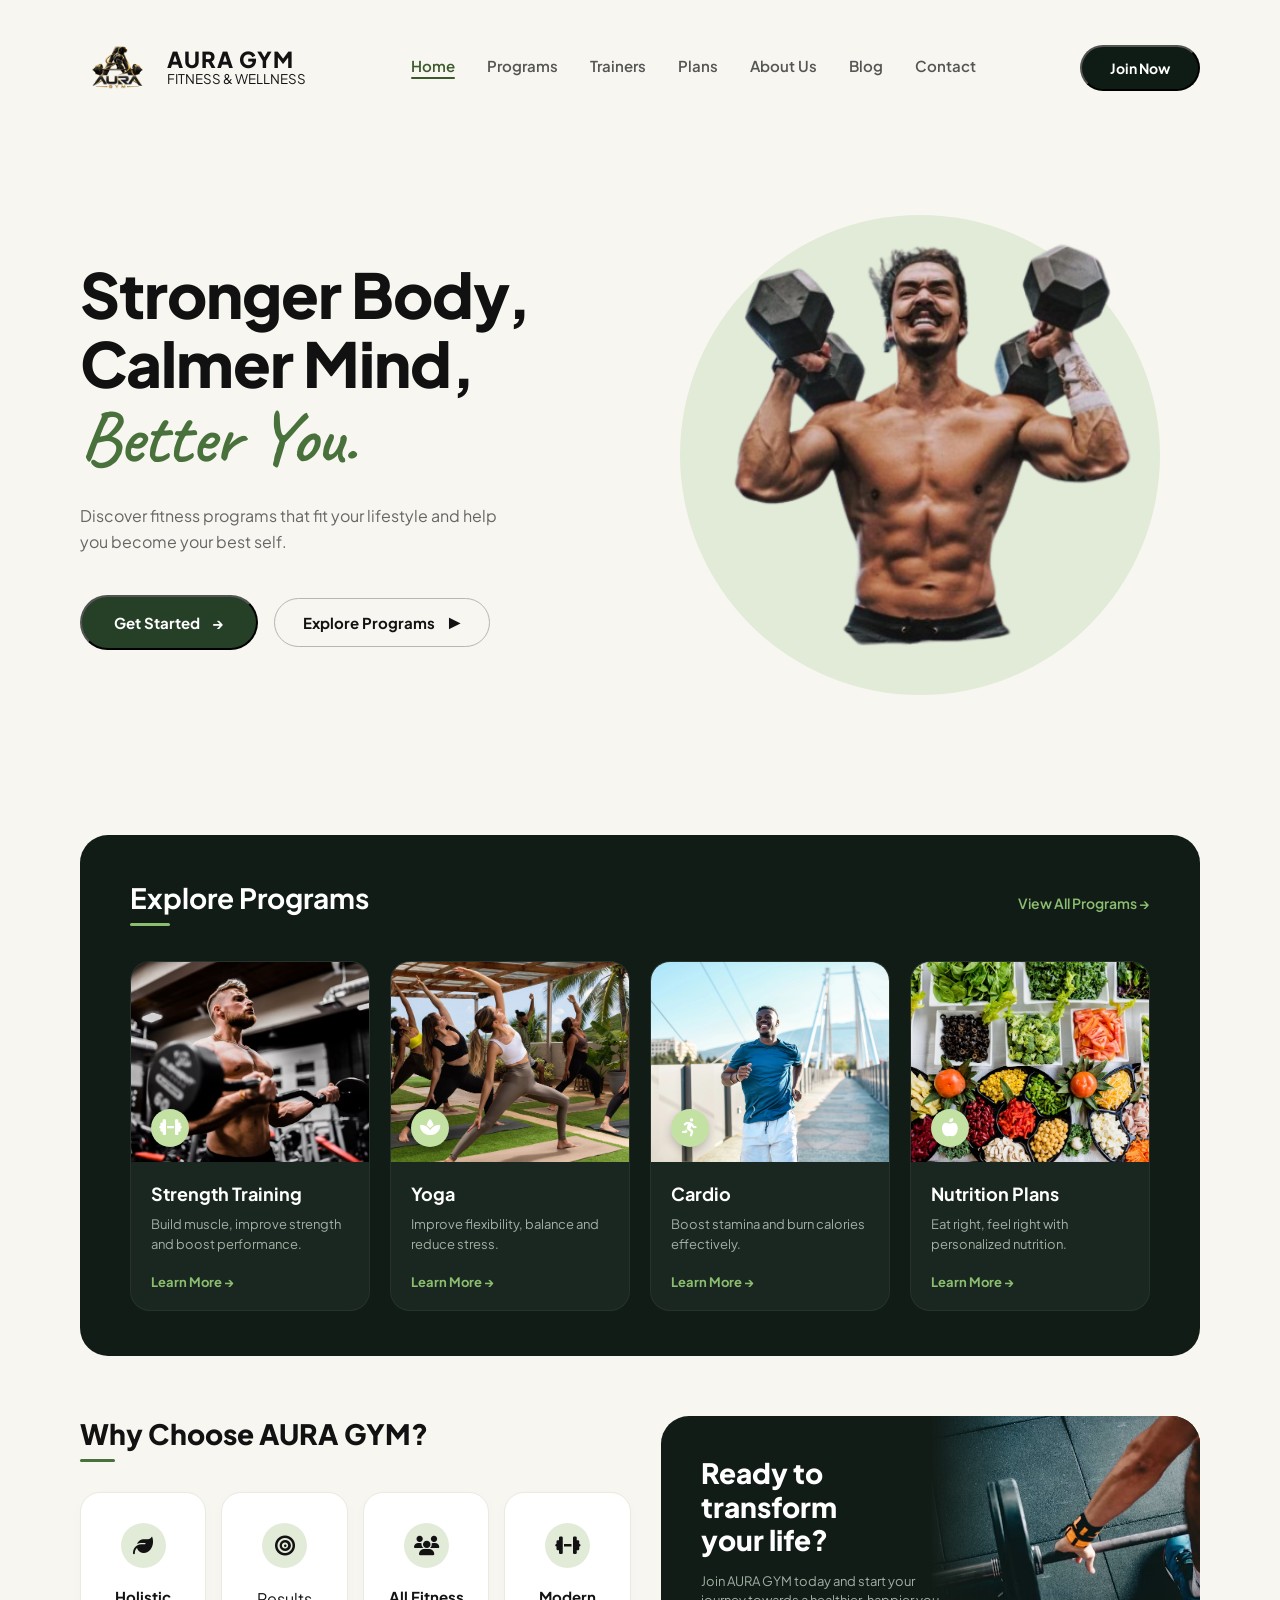
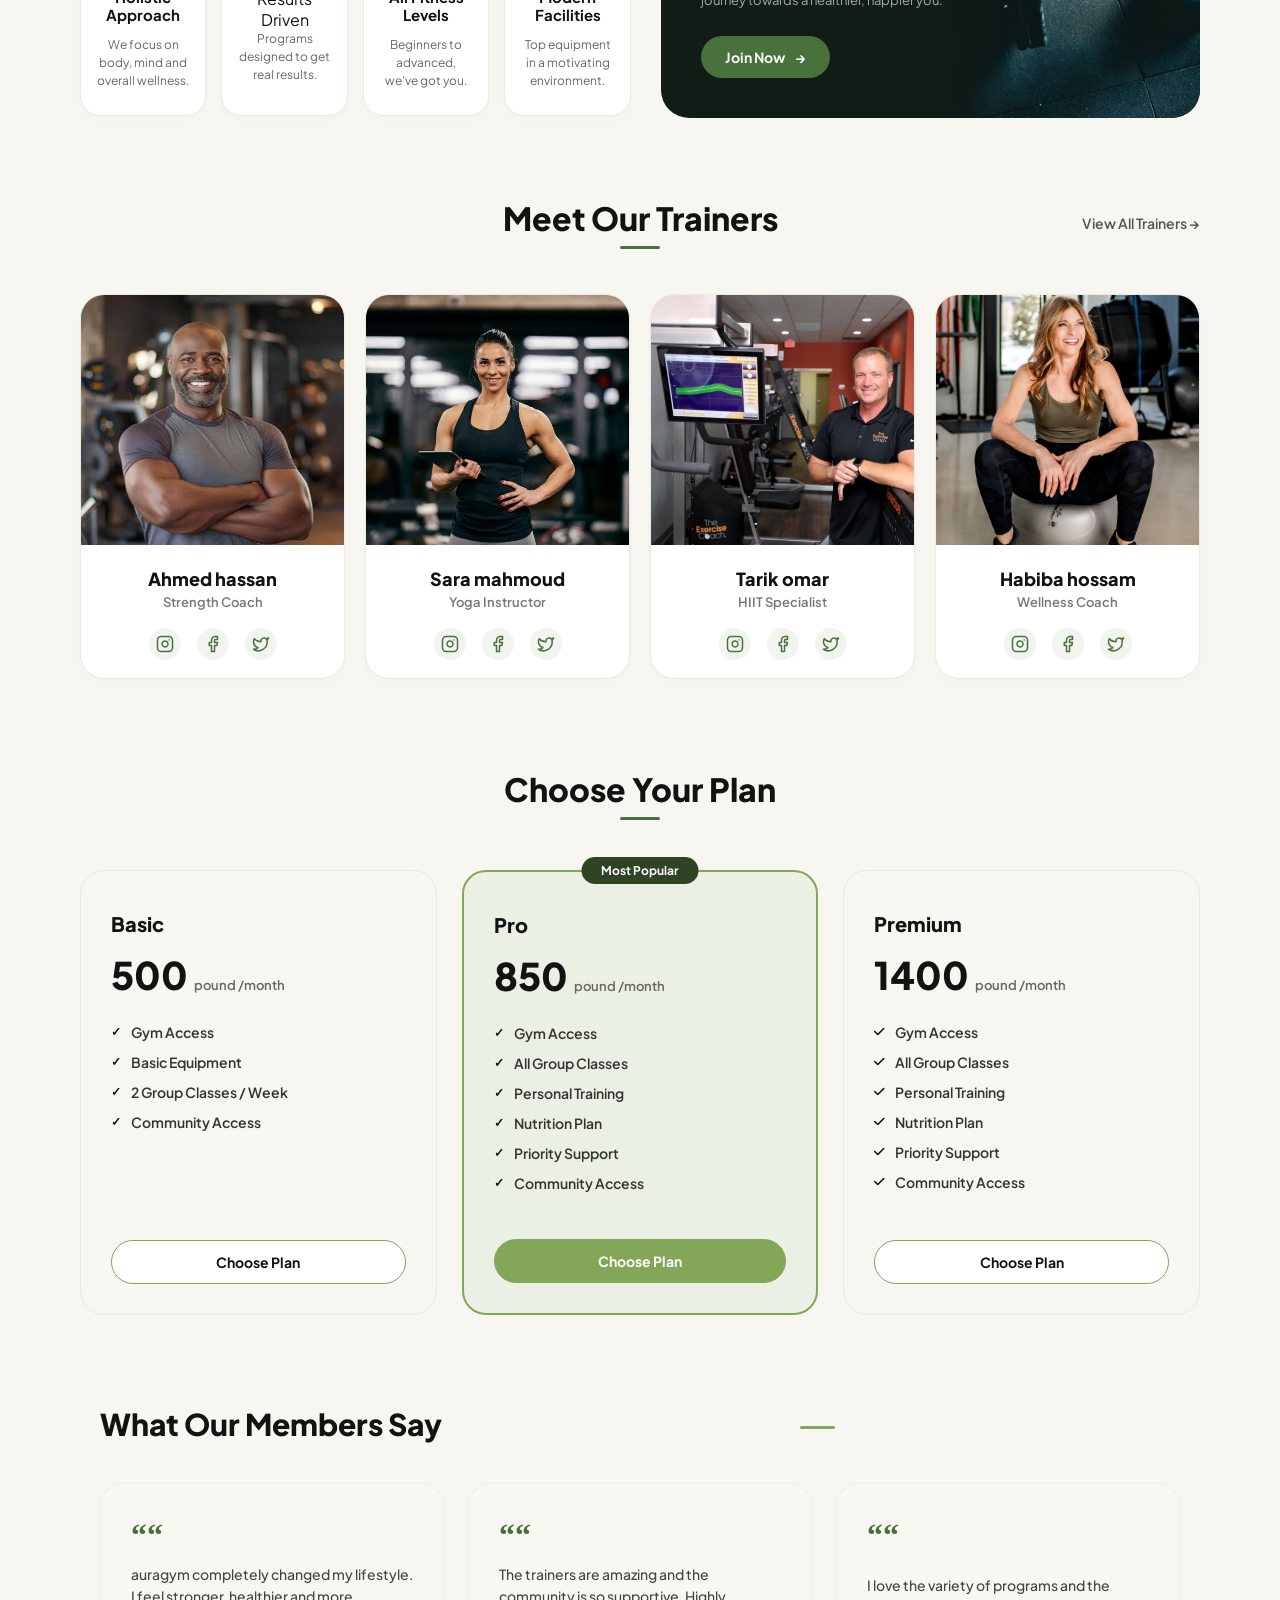
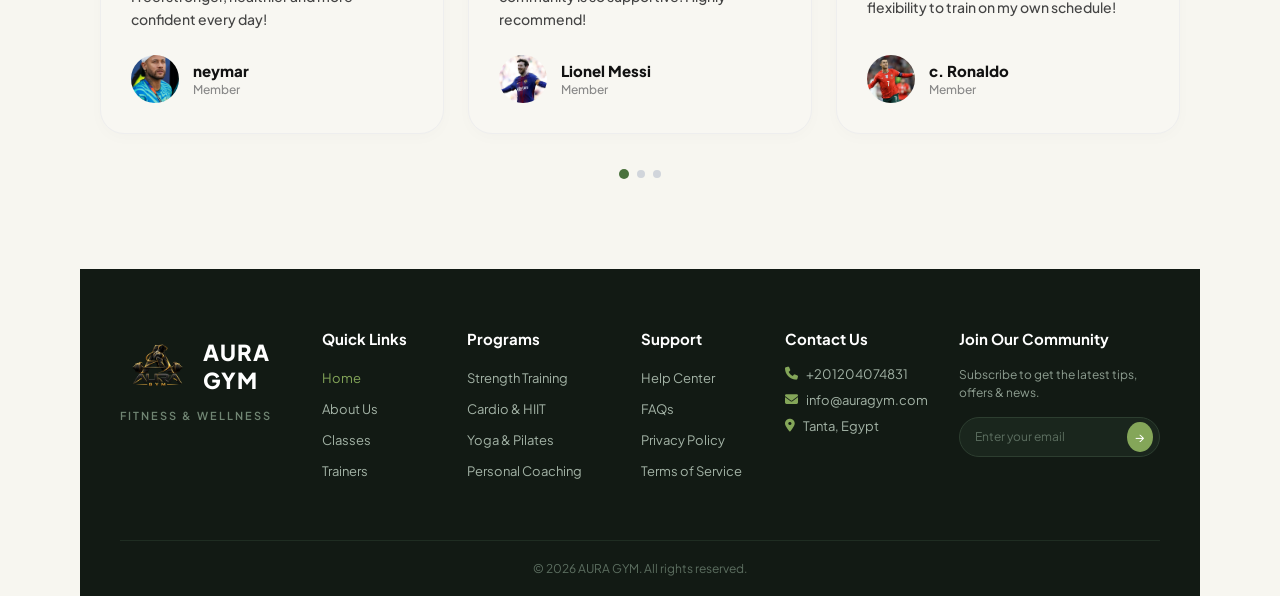
==== project gym/index.html @ 3c14fc55 "Add files via upload" ====
<html lang="en">
<head>
  <link rel="stylesheet" href="main.css">
  <link rel="preconnect" href="https://fonts.googleapis.com">
  <link rel="preconnect" href="https://fonts.gstatic.com" crossorigin>
  <link href="https://fonts.googleapis.com/css2?family=Caveat:wght@600&family=Plus+Jakarta+Sans:wght@400;600;700;800&display=swap" rel="stylesheet">
  <link rel="stylesheet" href="all.min.css">
<link rel="stylesheet" href="https://cdnjs.cloudflare.com/ajax/libs/font-awesome/6.4.0/css/all.min.css">
<link rel="stylesheet" href="style.css">

</head>
<body>

  <header class="navbar">
    <div class="logo">
    <img src="images/logo.png" alt="Aura Gym Logo" class="logo-img">
      <div class="logo-text">
        <h2>AURA GYM</h2>
        <small>FITNESS & WELLNESS</small>
      </div>
    </div>
    
    <nav class="nav-links">
      <a href="#" class="active">Home</a>
      <a href="#">Programs</a>
      <a href="#">Trainers</a>
      <a href="#">Plans</a>
      <a href="#">About Us</a>
      <a href="#">Blog</a>
      <a href="#">Contact</a>
    </nav>

    <button class="btn-primary join-btn">Join Now</button>
  </header>

 
  <main class="hero-container">
    

    <div class="hero-content">
      <h1 class="hero-title">
        Stronger Body,<br>
        Calmer Mind,<br>
        <span class="script-text">Better You.</span>
      </h1>
      
      <p class="hero-description">
        Discover fitness programs that fit your lifestyle and help you become your best self.
      </p>

      <div class="hero-btns">
        <button class="btn-dark">Get Started <span>&rarr;</span></button>
        <button class="btn-outline">
          Explore Programs 
          <span class="play-icon">&#9654;</span>
        </button>
      </div>
    </div>

    
    <div class="hero-image-wrapper">
      <div class="circle-bg"></div>
     
   <img src="images/first pg.png" alt="man with dumbbells" class="hero-img">
    </div>

  </main>


 
<section class="programs-section">
  
  <div class="programs-header">
    <h2>Explore Programs</h2>
    <a href="#" class="view-all-btn">View All Programs &rarr;</a>
  </div>

  <div class="programs-grid">
    

    <div class="program-card">
      <div class="card-image-wrapper">
        <img src="images/bar dumbbells.avif" alt="Strength Training">
        <div class="card-badge"><i class="fa-solid fa-dumbbell"></i></div>
      </div>
      <div class="card-content">
        <h3>Strength Training</h3>
        <p>Build muscle, improve strength and boost performance.</p>
        <a href="#" class="learn-more">Learn More &rarr;</a>
      </div>
    </div>

   
    <div class="program-card">
      <div class="card-image-wrapper">
        <img src="images/yoga.jpg" alt="Yoga">
       <div class="card-badge"><i class="fa-solid fa-spa"></i></div>
      </div>
      <div class="card-content">
        <h3>Yoga</h3>
        <p>Improve flexibility, balance and reduce stress.</p>
        <a href="#" class="learn-more">Learn More &rarr;</a>
      </div>
    </div>

   
    <div class="program-card">
      <div class="card-image-wrapper">
        <img src="images/cardio.webp" alt="Cardio">
        <div class="card-badge"><i class="fa-solid fa-person-running"></i></div>
      </div>
      <div class="card-content">
        <h3>Cardio</h3>
        <p>Boost stamina and burn calories effectively.</p>
        <a href="#" class="learn-more">Learn More &rarr;</a>
      </div>
    </div>

    
    <div class="program-card">
      <div class="card-image-wrapper">
        <img src="images/Nutrition Plans.avif" alt="Nutrition Plans">
        <div class="card-badge"><i class="fa-solid fa-apple-whole"></i></div>
      </div>
      <div class="card-content">
        <h3>Nutrition Plans</h3>
        <p>Eat right, feel right with personalized nutrition.</p>
        <a href="#" class="learn-more">Learn More &rarr;</a>
      </div>
    </div>

  </div>

</section>

<section class="why-choose-section">
  
  <div class="features-wrapper">
    <h2 class="section-title">Why Choose AURA GYM?</h2>
    
    <div class="features-grid">
     
      <div class="feature-card">
      <div class="feature-icon"><i class="fa-solid fa-leaf"></i></div>
        <h3>Holistic Approach</h3>
        <p>We focus on body, mind and overall wellness.</p>
      </div>

     
      <div class="feature-card">
        <div class="feature-icon"><i class="fa-solid fa-bullseye"></i></div
        <h3>Results Driven</h3>
        <p>Programs designed to get real results.</p>
      </div>

     
      <div class="feature-card">
        <div class="feature-icon"><i class="fa-solid fa-users"></i></div>
        <h3>All Fitness Levels</h3>
        <p>Beginners to advanced, we've got you.</p>
      </div>

      
      <div class="feature-card">
        <div class="feature-icon"><i class="fa-solid fa-dumbbell"></i></div>
        <h3>Modern Facilities</h3>
        <p>Top equipment in a motivating environment.</p>
      </div>
    </div>
  </div>

 
  <div class="cta-banner">
    <div class="cta-content">
      <h2>Ready to transform<br>your life?</h2>
      <p>Join AURA GYM today and start your journey towards a healthier, happier you.</p>
      <a href="#" class="cta-btn">
        Join Now <span>&rarr;</span>
      </a>
    </div>
    <div class="cta-image-wrapper">
      <img src="images/dead left.avif" alt="Transform Your Life">
    </div>
  </div>

</section>

<section class="trainers-section">
  
  <div class="trainers-header">
    <div class="header-center">
      <h2>Meet Our Trainers</h2>
      <div class="title-line"></div>
    </div>
    <a href="#" class="view-all-trainers">View All Trainers &rarr;</a>
  </div>

  <div class="trainers-grid">
    
  
    <div class="trainer-card">
      <div class="trainer-img-wrapper">
        <img src="images/ahmed hassan.jpg" alt="أحمد حسن">
      </div>
      <div class="trainer-info">
        <h3>Ahmed hassan</h3>
        <p class="role">Strength Coach</p>
        <div class="social-icons">
         
          <a href="#" aria-label="Instagram">
            <svg width="18" height="18" viewBox="0 0 24 24" fill="none" stroke="currentColor" stroke-width="2" stroke-linecap="round" stroke-linejoin="round"><rect x="2" y="2" width="20" height="20" rx="5" ry="5"></rect><path d="M16 11.37A4 4 0 1 1 12.63 8 4 4 0 0 1 16 11.37z"></path><line x1="17.5" y1="6.5" x2="17.51" y2="6.5"></line></svg>
          </a>
         
          <a href="#" aria-label="Facebook">
            <svg width="18" height="18" viewBox="0 0 24 24" fill="none" stroke="currentColor" stroke-width="2" stroke-linecap="round" stroke-linejoin="round"><path d="M18 2h-3a5 5 0 0 0-5 5v3H7v4h3v8h4v-8h3l1-4h-4V7a1 1 0 0 1 1-1h3z"></path></svg>
          </a>
          
          <a href="#" aria-label="Twitter">
            <svg width="18" height="18" viewBox="0 0 24 24" fill="none" stroke="currentColor" stroke-width="2" stroke-linecap="round" stroke-linejoin="round"><path d="M22 4s-.7 2.1-2 3.4c1.6 10-9.4 17.3-18 11.6 2.2.1 4.4-.6 6-2C3 15.5.5 9.6 3 5c2.2 2.6 5.6 4.1 9 4-.9-4.2 4-6.6 7-3.8 1.1 0 3-1.2 3-1.2z"></path></svg>
          </a>
        </div>
      </div>
    </div>

   
    <div class="trainer-card">
      <div class="trainer-img-wrapper">
        <img src="images/sara mahmoud.jpg" alt="سارة محمود">
      </div>
      <div class="trainer-info">
        <h3>Sara mahmoud</h3>
        <p class="role">Yoga Instructor</p>
        <div class="social-icons">
          <a href="#" aria-label="Instagram">
            <svg width="18" height="18" viewBox="0 0 24 24" fill="none" stroke="currentColor" stroke-width="2" stroke-linecap="round" stroke-linejoin="round"><rect x="2" y="2" width="20" height="20" rx="5" ry="5"></rect><path d="M16 11.37A4 4 0 1 1 12.63 8 4 4 0 0 1 16 11.37z"></path><line x1="17.5" y1="6.5" x2="17.51" y2="6.5"></line></svg>
          </a>
          <a href="#" aria-label="Facebook">
            <svg width="18" height="18" viewBox="0 0 24 24" fill="none" stroke="currentColor" stroke-width="2" stroke-linecap="round" stroke-linejoin="round"><path d="M18 2h-3a5 5 0 0 0-5 5v3H7v4h3v8h4v-8h3l1-4h-4V7a1 1 0 0 1 1-1h3z"></path></svg>
          </a>
          <a href="#" aria-label="Twitter">
            <svg width="18" height="18" viewBox="0 0 24 24" fill="none" stroke="currentColor" stroke-width="2" stroke-linecap="round" stroke-linejoin="round"><path d="M22 4s-.7 2.1-2 3.4c1.6 10-9.4 17.3-18 11.6 2.2.1 4.4-.6 6-2C3 15.5.5 9.6 3 5c2.2 2.6 5.6 4.1 9 4-.9-4.2 4-6.6 7-3.8 1.1 0 3-1.2 3-1.2z"></path></svg>
          </a>
        </div>
      </div>
    </div>

    <!-- Trainer 3 -->
    <div class="trainer-card">
      <div class="trainer-img-wrapper">
        <img src="images/tarik omar.jpg" alt="طارق عمر">
      </div>
      <div class="trainer-info">
        <h3>Tarik omar</h3>
        <p class="role">HIIT Specialist</p>
        <div class="social-icons">
          <a href="#" aria-label="Instagram">
            <svg width="18" height="18" viewBox="0 0 24 24" fill="none" stroke="currentColor" stroke-width="2" stroke-linecap="round" stroke-linejoin="round"><rect x="2" y="2" width="20" height="20" rx="5" ry="5"></rect><path d="M16 11.37A4 4 0 1 1 12.63 8 4 4 0 0 1 16 11.37z"></path><line x1="17.5" y1="6.5" x2="17.51" y2="6.5"></line></svg>
          </a>
          <a href="#" aria-label="Facebook">
            <svg width="18" height="18" viewBox="0 0 24 24" fill="none" stroke="currentColor" stroke-width="2" stroke-linecap="round" stroke-linejoin="round"><path d="M18 2h-3a5 5 0 0 0-5 5v3H7v4h3v8h4v-8h3l1-4h-4V7a1 1 0 0 1 1-1h3z"></path></svg>
          </a>
          <a href="#" aria-label="Twitter">
            <svg width="18" height="18" viewBox="0 0 24 24" fill="none" stroke="currentColor" stroke-width="2" stroke-linecap="round" stroke-linejoin="round"><path d="M22 4s-.7 2.1-2 3.4c1.6 10-9.4 17.3-18 11.6 2.2.1 4.4-.6 6-2C3 15.5.5 9.6 3 5c2.2 2.6 5.6 4.1 9 4-.9-4.2 4-6.6 7-3.8 1.1 0 3-1.2 3-1.2z"></path></svg>
          </a>
        </div>
      </div>
    </div>

   
    <div class="trainer-card">
      <div class="trainer-img-wrapper">
        <img src="images/habiba hossam.png" alt="نور الدين">
      </div>
      <div class="trainer-info">
        <h3>Habiba hossam</h3>
        <p class="role">Wellness Coach</p>
        <div class="social-icons">
          <a href="#" aria-label="Instagram">
            <svg width="18" height="18" viewBox="0 0 24 24" fill="none" stroke="currentColor" stroke-width="2" stroke-linecap="round" stroke-linejoin="round"><rect x="2" y="2" width="20" height="20" rx="5" ry="5"></rect><path d="M16 11.37A4 4 0 1 1 12.63 8 4 4 0 0 1 16 11.37z"></path><line x1="17.5" y1="6.5" x2="17.51" y2="6.5"></line></svg>
          </a>
          <a href="#" aria-label="Facebook">
            <svg width="18" height="18" viewBox="0 0 24 24" fill="none" stroke="currentColor" stroke-width="2" stroke-linecap="round" stroke-linejoin="round"><path d="M18 2h-3a5 5 0 0 0-5 5v3H7v4h3v8h4v-8h3l1-4h-4V7a1 1 0 0 1 1-1h3z"></path></svg>
          </a>
          <a href="#" aria-label="Twitter">
            <svg width="18" height="18" viewBox="0 0 24 24" fill="none" stroke="currentColor" stroke-width="2" stroke-linecap="round" stroke-linejoin="round"><path d="M22 4s-.7 2.1-2 3.4c1.6 10-9.4 17.3-18 11.6 2.2.1 4.4-.6 6-2C3 15.5.5 9.6 3 5c2.2 2.6 5.6 4.1 9 4-.9-4.2 4-6.6 7-3.8 1.1 0 3-1.2 3-1.2z"></path></svg>
          </a>
        </div>
      </div>
    </div>

  </div>

</section>

<section class="pricing-section">
  
  <div class="pricing-header">
    <h2>Choose Your Plan</h2>
    <div class="title-line"></div>
  </div>

  <div class="pricing-grid">
    
    
    <div class="pricing-card">
      <h3 class="plan-title">Basic</h3>
      <div class="plan-price">
        <span class="amount">500</span>
        <span class="currency">pound /month</span>
      </div>
      <ul class="plan-features">
        <li><span class="check-icon">&#10003;</span> Gym Access</li>
        <li><span class="check-icon">&#10003;</span> Basic Equipment</li>
        <li><span class="check-icon">&#10003;</span> 2 Group Classes / Week</li>
        <li><span class="check-icon">&#10003;</span> Community Access</li>
      </ul>
      <a href="#" class="plan-btn outline-btn">Choose Plan</a>
    </div>

    
    <div class="pricing-card featured-card">
      <div class="badge">Most Popular</div>
      <h3 class="plan-title">Pro</h3>
      <div class="plan-price">
        <span class="amount">850</span>
        <span class="currency">pound /month</span>
      </div>
      <ul class="plan-features">
        <li><span class="check-icon">&#10003;</span> Gym Access</li>
        <li><span class="check-icon">&#10003;</span> All Group Classes</li>
        <li><span class="check-icon">&#10003;</span> Personal Training</li>
        <li><span class="check-icon">&#10003;</span> Nutrition Plan</li>
        <li><span class="check-icon">&#10003;</span> Priority Support</li>
        <li><span class="check-icon">&#10003;</span> Community Access</li>
      </ul>
      <a href="#" class="plan-btn solid-btn">Choose Plan</a>
    </div>

   
    <div class="pricing-card">
      <h3 class="plan-title">Premium</h3>
      <div class="plan-price">
        <span class="amount">1400</span>
        <span class="currency">pound /month</span>
      </div>
      <ul class="plan-features">
        <li><span class="check-icon"><i class="fa-solid fa-check"></i></span> Gym Access</li>
          <li><span class="check-icon"><i class="fa-solid fa-check"></i></span> All Group Classes</li>
          <li><span class="check-icon"><i class="fa-solid fa-check"></i></span> Personal Training</li>
          <li><span class="check-icon"><i class="fa-solid fa-check"></i></span> Nutrition Plan</li>
          <li><span class="check-icon"><i class="fa-solid fa-check"></i></span> Priority Support</li>
          <li><span class="check-icon"><i class="fa-solid fa-check"></i></span> Community Access</li>
      </ul>
      <a href="#" class="plan-btn outline-btn">Choose Plan</a>
    </div>

  </div>

</section>

<section class="testimonials-section">
  
  <div class="testimonials-header">
    <h2>What Our Members Say</h2>
    <div class="title-line"></div>
  </div>

  <div class="testimonials-grid">
    
   
    <div class="testimonial-card">
      <div class="quote-mark">&#8220;&#8220;</div>
      <p class="testimonial-text">
        auragym completely changed my lifestyle. I feel stronger, healthier and more confident every day!
      </p>
      <div class="member-profile">
        <img src="images/neymar.jpg" alt="neymar" class="member-avatar">
        <div class="member-details">
          <h4 class="member-name">neymar</h4>
          <span class="member-role">Member</span>
        </div>
      </div>
    </div>

    
    <div class="testimonial-card">
      <div class="quote-mark">&#8220;&#8220;</div>
      <p class="testimonial-text">
        The trainers are amazing and the community is so supportive. Highly recommend!
      </p>
      <div class="member-profile">
        <img src="images/messi.jpg" alt="lionel messi" class="member-avatar">
        <div class="member-details">
          <h4 class="member-name">Lionel Messi</h4>
          <span class="member-role">Member</span>
        </div>
      </div>
    </div>

    
    <div class="testimonial-card">
      <div class="quote-mark">&#8220;&#8220;</div>
      <p class="testimonial-text">
        I love the variety of programs and the flexibility to train on my own schedule!
      </p>
      <div class="member-profile">
        <img src="images/c.ronaldo.jpg" alt="C. Ronaldo" class="member-avatar">
        <div class="member-details">
          <h4 class="member-name">c. Ronaldo</h4>
          <span class="member-role">Member</span>
        </div>
      </div>
    </div>

  </div>

 
  <div class="pagination-dots">
    <span class="dot active"></span>
    <span class="dot"></span>
    <span class="dot"></span>
  </div>

</section>

<footer class="site-footer">
  <div class="footer-container">
    
    
    <div class="footer-col brand-col">
      <div class="footer-logo">
        <img src="images/logo.png" alt="aura gym Logo" class="logo-img">
        <span class="logo-text">AURA GYM </span>
      </div>
      <p class="brand-tagline">FITNESS & WELLNESS</p>
    </div>

    
    <div class="footer-col">
      <h4 class="footer-title">Quick Links</h4>
      <ul class="footer-links">
        <li><a href="#" class="active-link">Home</a></li>
        <li><a href="#">About Us</a></li>
        <li><a href="#">Classes</a></li>
        <li><a href="#">Trainers</a></li>
      </ul>
    </div>

   
    <div class="footer-col">
      <h4 class="footer-title">Programs</h4>
      <ul class="footer-links">
        <li><a href="#">Strength Training</a></li>
        <li><a href="#">Cardio & HIIT</a></li>
        <li><a href="#">Yoga & Pilates</a></li>
        <li><a href="#">Personal Coaching</a></li>
      </ul>
    </div>

    
    <div class="footer-col">
      <h4 class="footer-title">Support</h4>
      <ul class="footer-links">
        <li><a href="#">Help Center</a></li>
        <li><a href="#">FAQs</a></li>
        <li><a href="#">Privacy Policy</a></li>
        <li><a href="#">Terms of Service</a></li>
      </ul>
    </div>


    <div class="footer-col">
      <h4 class="footer-title">Contact Us</h4>
      <ul class="footer-contact">
        <li><span><i class="fa-solid fa-phone"></i></span> +201204074831</li>
          <li><span><i class="fa-solid fa-envelope"></i></span> info@auragym.com</li>
          <li><span><i class="fa-solid fa-location-dot"></i></span> Tanta, Egypt</li>
      </ul>
    </div>

   
    <div class="footer-col newsletter-col">
      <h4 class="footer-title">Join Our Community</h4>
      <p class="newsletter-text">Subscribe to get the latest tips, offers & news.</p>
      <form class="newsletter-form" onsubmit="event.preventDefault();">
        <input type="email" placeholder="Enter your email" required>
        <button type="submit">&rarr;</button>
      </form>
    </div>

  </div>

  <div class="footer-bottom">
    <p>&copy; 2026 AURA GYM. All rights reserved.</p>
  </div>
</footer>

</body>
</html>
---- project gym/main.css ----
* {
  margin: 0;
  padding: 0;
  box-sizing: border-box;
  font-family: 'Plus Jakarta Sans', sans-serif;
 
}

body {
  background-color: #f7f6f0;
  color: #121212;
  padding: 0 80px;
  overflow-x: hidden;
}


.navbar {
  display: flex;
  justify-content: space-between;
  align-items: center;
  padding: 30px 0;
}

.logo-img {
  width: 75px;     
  height: 75px;       
  object-fit: contain; 
}


.logo {
  display: flex;
  align-items: center;
  gap: 12px;
}

.logo-text h2 {
  font-size: 22px;
  font-weight: 800;
  letter-spacing: 1px;
  line-height: 1;
  color: #121212;
}

.logo-text span {
  font-size: 8px;
  letter-spacing: 1.5px;
  color: #777;
  font-weight: 700;
  display: block;
  margin-top: 3px;
}

.nav-links {
  display: flex;
  gap: 32px;
  align-items: center;
}

.nav-links a {
  text-decoration: none;
  color: #555;
  font-size: 15px;
  font-weight: 600;
  position: relative;
  padding-bottom: 4px;
  transition: color 0.3s;
}


.nav-links a.active {
  color: #3b5a2b;
}

.nav-links a.active::after {
  content: '';
  position: absolute;
  bottom: 0;
  left: 0;
  width: 100%;
  height: 2px;
  background-color: #3b5a2b;
  border-radius: 2px;
}

.nav-links a:hover {
  color: #3b5a2b;
}

.join-btn {
  background-color: #0f1c15;
  color: #fff;
  text-decoration: none;
  padding: 12px 28px;
  border-radius: 40px;
  font-size: 14px;
  font-weight: 700;
  transition: background 0.3s;
}

.join-btn:hover {
  background-color: #243d2c;
}


.hero-container {
  display: flex;
  align-items: center;
  justify-content: space-between;
  padding-top: 40px;
  padding-bottom: 60px;
}

.hero-content {
  max-width: 520px;
}

.hero-title {
  font-size: 62px;
  font-weight: 800;
  line-height: 1.1;
  color: #111;
  margin-bottom: 24px;
  letter-spacing: -1px;
}

.script-text {
  font-family: 'Caveat', cursive;
  color: #49713c;
  font-size: 75px;
  font-weight: 600;
}

.hero-description {
  font-size: 16px;
  color: #666;
  line-height: 1.6;
  margin-bottom: 40px;
  max-width: 440px;
}

.hero-btns {
  display: flex;
  align-items: center;
  gap: 16px;
}

.btn-dark {
  background-color: #264028;
  color: #fff;
  text-decoration: none;
  padding: 16px 32px;
  border-radius: 40px;
  font-weight: 700;
  font-size: 15px;
  display: flex;
  align-items: center;
  gap: 12px;
  transition: transform 0.2s, background 0.3s;
}

.btn-dark:hover {
  background-color: #1c301e;
  transform: translateY(-2px);
}

.btn-outline {
  background-color: transparent;
  color: #121212;
  text-decoration: none;
  border: 1.5px solid #b5b5b5;
  padding: 14px 28px;
  border-radius: 40px;
  font-weight: 700;
  font-size: 15px;
  display: flex;
  align-items: center;
  gap: 12px;
  transition: all 0.3s;
}

.btn-outline:hover {
  border-color: #121212;
  background-color: rgba(0, 0, 0, 0.03);
}

.play-circle {
  width: 28px;
  height: 28px;
  background-color: #0f1c15;
  color: #fff;
  border-radius: 50%;
  display: flex;
  align-items: center;
  justify-content: center;
  padding-left: 2px; 
}

.hero-image-wrapper {
  position: relative;
  width: 50%;
  display: flex;
  justify-content: center;
  align-items: center;
}

.circle-bg {
  position: absolute;
  width: 480px;
  height: 480px;
  background-color: #e2ebd8; 
  border-radius: 50%;
  z-index: 1;
}
.hero-img {
  position: relative;
  z-index: 2;
  width: 100%;
  height: auto ;
}

.programs-section {
  background-color: #121c17; 
  border-radius: 28px;
  padding: 45px 50px;
  margin: 40px 0 60px 0;
  color: #ffffff;
}


.programs-header {
  display: flex;
  justify-content: space-between;
  align-items: center;
  margin-bottom: 35px;
}

.programs-header h2 {
  font-size: 28px;
  font-weight: 700;
  color: #ffffff;
  position: relative;
}

.programs-header h2::after {
  content: '';
  display: block;
  width: 40px;
  height: 3px;
  background-color: #8bbf6f;
  margin-top: 8px;
  border-radius: 2px;
}

.view-all-btn {
  color: #8bbf6f;
  text-decoration: none;
  font-size: 14px;
  font-weight: 600;
  transition: opacity 0.3s;
}

.view-all-btn:hover {
  opacity: 0.8;
}


.programs-grid {
  display: grid;
  grid-template-columns: repeat(4, 1fr);
  gap: 20px;
}


.program-card {
  background-color: #1a2720;
  border-radius: 20px;
  overflow: hidden;
  border: 1px solid rgba(255, 255, 255, 0.05);
  display: flex;
  flex-direction: column;
  transition: transform 0.3s, border-color 0.3s;
}

.program-card:hover {
  transform: translateY(-5px);
  border-color: rgba(139, 191, 111, 0.3);
}


.card-image-wrapper {
  position: relative;
  width: 100%;
  height: 200px;
  overflow: hidden;
}

.card-image-wrapper img {
  width: 100%;
  height: 100%;
  object-fit: cover;
  display: block;
}


.card-badge {
  position: absolute;
  bottom: 15px;
  left: 20px;
  width: 38px;
  height: 38px;
  background-color: #c4e1a4;
  border-radius: 50%;
  display: flex;
  align-items: center;
  justify-content: center;
  font-size: 18px;
  box-shadow: 0 4px 10px rgba(0, 0, 0, 0.2);
}


.card-content {
  padding: 20px;
  display: flex;
  flex-direction: column;
  flex-grow: 1;
}

.card-content h3 {
  font-size: 18px;
  font-weight: 700;
  color: #ffffff;
  margin-bottom: 10px;
}

.card-content p {
  font-size: 13px;
  color: #a0b0a5;
  line-height: 1.5;
  margin-bottom: 20px;
  flex-grow: 1;
}

.learn-more {
  color: #8bbf6f;
  text-decoration: none;
  font-size: 13px;
  font-weight: 700;
  transition: color 0.3s;
}

.learn-more:hover {
  color: #ffffff;
}


@media (max-width: 1024px) {
  .programs-grid {
    grid-template-columns: repeat(2, 1fr);
  }
}

@media (max-width: 600px) {
  .programs-grid {
    grid-template-columns: 1fr;
  }
}

.why-choose-section {
  display: flex;
  gap: 30px;
  align-items: stretch;
  margin-bottom: 80px;
}


.features-wrapper {
  flex: 1.2;
}

.section-title {
  font-size: 28px;
  font-weight: 800;
  color: #121212;
  margin-bottom: 30px;
  position: relative;
}

.section-title::after {
  content: '';
  display: block;
  width: 35px;
  height: 3px;
  background-color: #49713c;
  margin-top: 8px;
  border-radius: 2px;
}

.features-grid {
  display: grid;
  grid-template-columns: repeat(4, 1fr);
  gap: 15px;
}

.feature-card {
  background-color: #ffffff;
  border-radius: 20px;
  padding: 30px 15px 25px 15px;
  text-align: center;
  border: 1px solid #eaeae0;
  box-shadow: 0 4px 15px rgba(0, 0, 0, 0.02);
  display: flex;
  flex-direction: column;
  align-items: center;
  transition: transform 0.3s, box-shadow 0.3s;
}

.feature-card:hover {
  transform: translateY(-5px);
  box-shadow: 0 8px 25px rgba(0, 0, 0, 0.06);
}

.feature-icon {
  width: 45px;
  height: 45px;
  background-color: #e2ebd8; 
  border-radius: 50%;
  display: flex;
  align-items: center;
  justify-content: center;
  font-size: 20px;
  margin-bottom: 20px;
}

.feature-card h3 {
  font-size: 15px;
  font-weight: 700;
  color: #121212;
  margin-bottom: 12px;
  line-height: 1.2;
}

.feature-card p {
  font-size: 12px;
  color: #666;
  line-height: 1.5;
}


.cta-banner {
  flex: 1;
  background-color: #121c17; 
  border-radius: 28px;
  padding: 40px;
  position: relative;
  overflow: hidden;
  display: flex;
  align-items: center;
  justify-content: space-between;
  color: #ffffff;
}

.cta-content {
  max-width: 250px;
  z-index: 2;
}

.cta-content h2 {
  font-size: 28px;
  font-weight: 800;
  line-height: 1.2;
  margin-bottom: 15px;
  color: #ffffff;
}

.cta-content p {
  font-size: 13px;
  color: #a0b0a5;
  line-height: 1.5;
  margin-bottom: 25px;
}

.cta-btn {
  display: inline-flex;
  align-items: center;
  gap: 10px;
  background-color: #49713c;
  color: #ffffff;
  text-decoration: none;
  padding: 12px 24px;
  border-radius: 30px;
  font-size: 14px;
  font-weight: 700;
  transition: background-color 0.3s;
}

.cta-btn:hover {
  background-color: #38592e;
}

.cta-image-wrapper {
  position: absolute;
  right: 0;
  bottom: 0;
  height: 100%;
  width: 50%;
  z-index: 1;
}

.cta-image-wrapper img {
  width: 100%;
  height: 100%;
  object-fit: cover;
  object-position: center top;
 
  mask-image: linear-gradient(to right, transparent 0%, black 30%);
  -webkit-mask-image: linear-gradient(to right, transparent 0%, black 30%);
}


@media (max-width: 1100px) {
  .why-choose-section {
    flex-direction: column;
  }
  
  .features-grid {
    grid-template-columns: repeat(2, 1fr);
  }

  .cta-banner {
    min-height: 300px;
  }
}
.trainers-section {
  margin-bottom: 90px;
}

.trainers-header {
  position: relative;
  display: flex;
  justify-content: center;
  align-items: center;
  margin-bottom: 45px;
}

.header-center {
  text-align: center;
}

.header-center h2 {
  font-size: 32px;
  font-weight: 800;
  color: #121212;
}

.title-line {
  width: 40px;
  height: 3px;
  background-color: #49713c;
  margin: 8px auto 0 auto;
  border-radius: 2px;
}

.view-all-trainers {
  position: absolute;
  right: 0;
  color: #555;
  text-decoration: none;
  font-size: 14px;
  font-weight: 600;
  transition: color 0.3s;
}

.view-all-trainers:hover {
  color: #49713c;
}


.trainers-grid {
  display: grid;
  grid-template-columns: repeat(4, 1fr);
  gap: 20px;
}


.trainer-card {
  background-color: #ffffff;
  border-radius: 24px;
  overflow: hidden;
  border: 1px solid #eaeae0;
  box-shadow: 0 4px 15px rgba(0, 0, 0, 0.02);
  transition: transform 0.3s, box-shadow 0.3s;
}

.trainer-card:hover {
  transform: translateY(-6px);
  box-shadow: 0 10px 25px rgba(0, 0, 0, 0.06);
}

.trainer-img-wrapper {
  width: 100%;
  height: 250px;
  background-color: #ede9e1;
  overflow: hidden;
}

.trainer-img-wrapper img {
  width: 100%;
  height: 100%;
  object-fit: cover;
  object-position: top center;
}


.trainer-info {
  padding: 22px 15px 18px 15px;
  text-align: center;
}

.trainer-info h3 {
  font-size: 18px;
  font-weight: 800;
  color: #121212;
  margin-bottom: 4px;
}

.trainer-info .role {
  font-size: 13px;
  color: #777;
  font-weight: 600;
  margin-bottom: 18px;
}


.social-icons {
  display: flex;
  justify-content: center;
  gap: 16px;
  align-items: center;
}

.social-icons a {
  color: #49713c;
  display: flex;
  align-items: center;
  justify-content: center;
  width: 32px;
  height: 32px;
  border-radius: 50%;
  background-color: #f2f5ef;
  text-decoration: none;
  transition: all 0.3s ease;
}

.social-icons a:hover {
  background-color: #49713c;
  color: #ffffff;
  transform: translateY(-3px);
}


@media (max-width: 1024px) {
  .trainers-grid {
    grid-template-columns: repeat(2, 1fr);
  }
  .view-all-trainers {
    position: static;
    margin-top: 15px;
  }
  .trainers-header {
    flex-direction: column;
  }
}

@media (max-width: 600px) {
  .trainers-grid {
    grid-template-columns: 1fr;
  }
}


.pricing-section {
  margin-bottom: 90px;
}


.pricing-header {
  text-align: center;
  margin-bottom: 50px;
}

.pricing-header h2 {
  font-size: 32px;
  font-weight: 800;
  color: #121212;
}

.pricing-header .title-line {
  width: 40px;
  height: 3px;
  background-color: #49713c;
  margin: 8px auto 0 auto;
  border-radius: 2px;
}


.pricing-grid {
  display: grid;
  grid-template-columns: repeat(3, 1fr);
  gap: 25px;
  align-items: stretch;
}


.pricing-card {
  background-color: #f7f6f0;
  border-radius: 24px;
  padding: 40px 30px 30px 30px;
  display: flex;
  flex-direction: column;
  position: relative;
  border: 1px solid #eaeae0;
  transition: transform 0.3s ease, box-shadow 0.3s ease;
}

.pricing-card:hover {
  transform: translateY(-5px);
  box-shadow: 0 10px 25px rgba(0, 0, 0, 0.05);
}


.pricing-card.featured-card {
  background-color: #eaf0e3; 
  border: 2px solid #84a659;
}


.badge {
  position: absolute;
  top: -15px;
  left: 50%;
  transform: translateX(-50%);
  background-color: #2e4425; 
  color: #ffffff;
  padding: 6px 20px;
  border-radius: 20px;
  font-size: 12px;
  font-weight: 700;
}


.plan-title {
  font-size: 20px;
  font-weight: 800;
  color: #121212;
  margin-bottom: 15px;
}


.plan-price {
  margin-bottom: 25px;
  display: flex;
  align-items: baseline;
  gap: 6px;
}

.plan-price .amount {
  font-size: 38px;
  font-weight: 800;
  color: #121212;
}

.plan-price .currency {
  font-size: 13px;
  color: #666;
  font-weight: 600;
}


.plan-features {
  list-style: none;
  padding: 0;
  margin: 0 0 35px 0;
  flex-grow: 1; 
}

.plan-features li {
  font-size: 14px;
  color: #333;
  margin-bottom: 12px;
  display: flex;
  align-items: center;
  gap: 10px;
  font-weight: 600;
}

.check-icon {
  font-size: 12px;
  font-weight: 900;
  color: #121212;
}

.plan-btn {
  display: block;
  text-align: center;
  padding: 12px 20px;
  border-radius: 30px;
  text-decoration: none;
  font-size: 14px;
  font-weight: 700;
  transition: all 0.3s ease;
}


.outline-btn {
  background-color: #ffffff;
  color: #121212;
  border: 1.5px solid #84a659;
}

.outline-btn:hover {
  background-color: #84a659;
  color: #ffffff;
}


.solid-btn {
  background-color: #84a659;
  color: #ffffff;
  border: 1.5px solid #84a659;
}

.solid-btn:hover {
  background-color: #6d8b47;
  border-color: #6d8b47;
}


@media (max-width: 900px) {
  .pricing-grid {
    grid-template-columns: 1fr;
    gap: 35px;
  }
}

.testimonials-section {
  margin-bottom: 90px;
  padding: 0 20px;
}


.testimonials-header {
  display: flex;
  align-items: center;
  gap: 12px;
  margin-bottom: 40px;
}

.testimonials-header h2 {
  font-size: 30px;
  font-weight: 800;
  color: #121212;
}

.testimonials-header .title-line {
  width: 35px;
  height: 3px;
  background-color: #84a659;
  border-radius: 2px;
}


.testimonials-grid {
  display: grid;
  grid-template-columns: repeat(3, 1fr);
  gap: 24px;
}

.testimonial-card {
  background-color: #f8f7f2; 
  border-radius: 24px;
  padding: 35px 30px 30px 30px;
  position: relative;
  display: flex;
  flex-direction: column;
  justify-content: space-between;
  border: 1px solid #eee;
  box-shadow: 0 4px 15px rgba(0, 0, 0, 0.02);
  transition: transform 0.3s ease, box-shadow 0.3s ease;
}

.testimonial-card:hover {
  transform: translateY(-5px);
  box-shadow: 0 10px 20px rgba(0, 0, 0, 0.05);
}


.quote-mark {
  font-family: Georgia, serif;
  font-size: 32px;
  font-weight: bold;
  color: #49713c; 
  line-height: 1;
  margin-bottom: 12px;
}


.testimonial-text {
  font-size: 14px;
  color: #444;
  line-height: 1.6;
  font-weight: 500;
  margin-bottom: 25px;
}


.member-profile {
  display: flex;
  align-items: center;
  gap: 14px;
}

.member-avatar {
  width: 48px;
  height: 48px;
  border-radius: 50%;
  object-fit: cover;
}

.member-details {
  display: flex;
  flex-direction: column;
}

.member-name {
  font-size: 15px;
  font-weight: 800;
  color: #121212;
  margin: 0;
}

.member-role {
  font-size: 12px;
  color: #888;
  font-weight: 500;
  margin-top: 2px;
}


.pagination-dots {
  display: flex;
  justify-content: center;
  align-items: center;
  gap: 8px;
  margin-top: 35px;
}

.dot {
  width: 8px;
  height: 8px;
  border-radius: 50%;
  background-color: #d1d5db;
  cursor: pointer;
  transition: all 0.3s ease;
}

.dot.active {
  background-color: #49713c;
  width: 10px;
  height: 10px;
}


@media (max-width: 992px) {
  .testimonials-grid {
    grid-template-columns: repeat(2, 1fr);
  }
}

@media (max-width: 640px) {
  .testimonials-grid {
    grid-template-columns: 1fr;
  }
  
  .testimonials-header {
    justify-content: center;
  }
}

.site-footer {
  background-color: #121a14; 
  color: #a3b3a6;
  padding: 60px 40px 20px 40px;
  font-family: inherit;
}

.footer-container {
  max-width: 1200px;
  margin: 0 auto;
  display: grid;
  grid-template-columns: 1.2fr 0.8fr 1fr 0.8fr 1fr 1.4fr;
  gap: 30px;
}


.footer-logo {
  display: flex;
  align-items: center;
  gap: 8px;
  color: #ffffff;
  font-size: 22px;
  font-weight: 800;
  letter-spacing: 1px;
}

.logo-icon {
  color: #84a659;
}

.brand-tagline {
  font-size: 11px;
  letter-spacing: 2px;
  color: #708573;
  margin-top: 5px;
  font-weight: 600;
}

.footer-title {
  color: #ffffff;
  font-size: 15px;
  font-weight: 700;
  margin-bottom: 18px;
}

.footer-links, .footer-contact {
  list-style: none;
  padding: 0;
  margin: 0;
}

.footer-links li {
  margin-bottom: 10px;
}

.footer-links a {
  color: #a3b3a6;
  text-decoration: none;
  font-size: 13px;
  transition: color 0.3s ease;
}

.footer-links a:hover,
.footer-links a.active-link {
  color: #84a659; 
}


.footer-contact li {
  font-size: 13px;
  margin-bottom: 10px;
  display: flex;
  align-items: center;
  gap: 8px;
  color: #a3b3a6;
}

.footer-contact span {
  color: #84a659;
}


.newsletter-text {
  font-size: 12px;
  line-height: 1.5;
  margin-bottom: 15px;
  color: #8e9e91;
}

.newsletter-form {
  display: flex;
  background-color: #1a261d;
  border: 1px solid #2d3e30;
  border-radius: 25px;
  padding: 4px 6px 4px 15px;
}

.newsletter-form input {
  background: transparent;
  border: none;
  outline: none;
  color: #ffffff;
  font-size: 12px;
  width: 100%;
}

.newsletter-form input::placeholder {
  color: #5c6e60;
}

.newsletter-form button {
  background-color: #84a659;
  color: #ffffff;
  border: none;
  border-radius: 50%;
  width: 30px;
  height: 30px;
  cursor: pointer;
  display: flex;
  align-items: center;
  justify-content: center;
  transition: background-color 0.3s ease;
}

.newsletter-form button:hover {
  background-color: #6d8b47;
}


.footer-bottom {
  max-width: 1200px;
  margin: 50px auto 0 auto;
  padding-top: 20px;
  border-top: 1px solid #1f2d22;
  text-align: center;
  font-size: 12px;
  color: #5c6e60;
}


@media (max-width: 1024px) {
  .footer-container {
    grid-template-columns: repeat(3, 1fr);
    gap: 40px 20px;
  }
}

@media (max-width: 600px) {
  .footer-container {
    grid-template-columns: 1fr;
  }
}
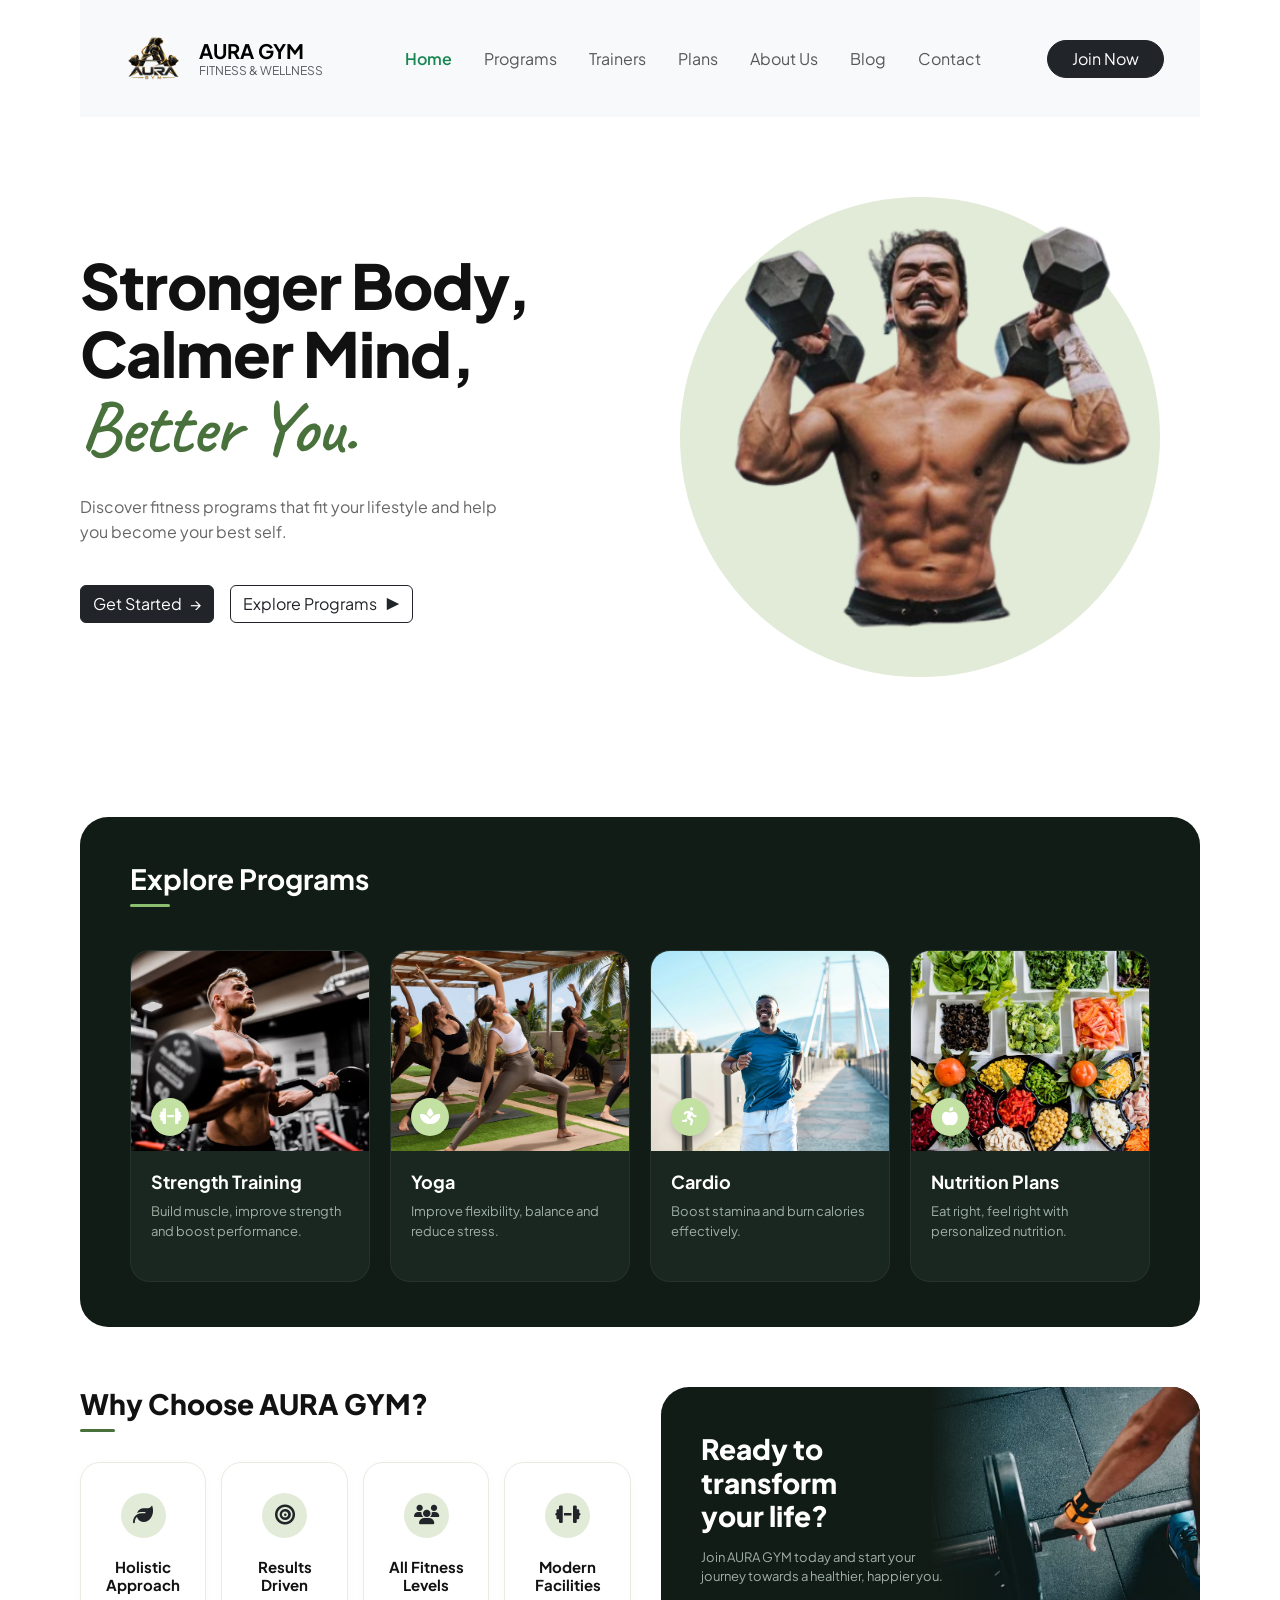
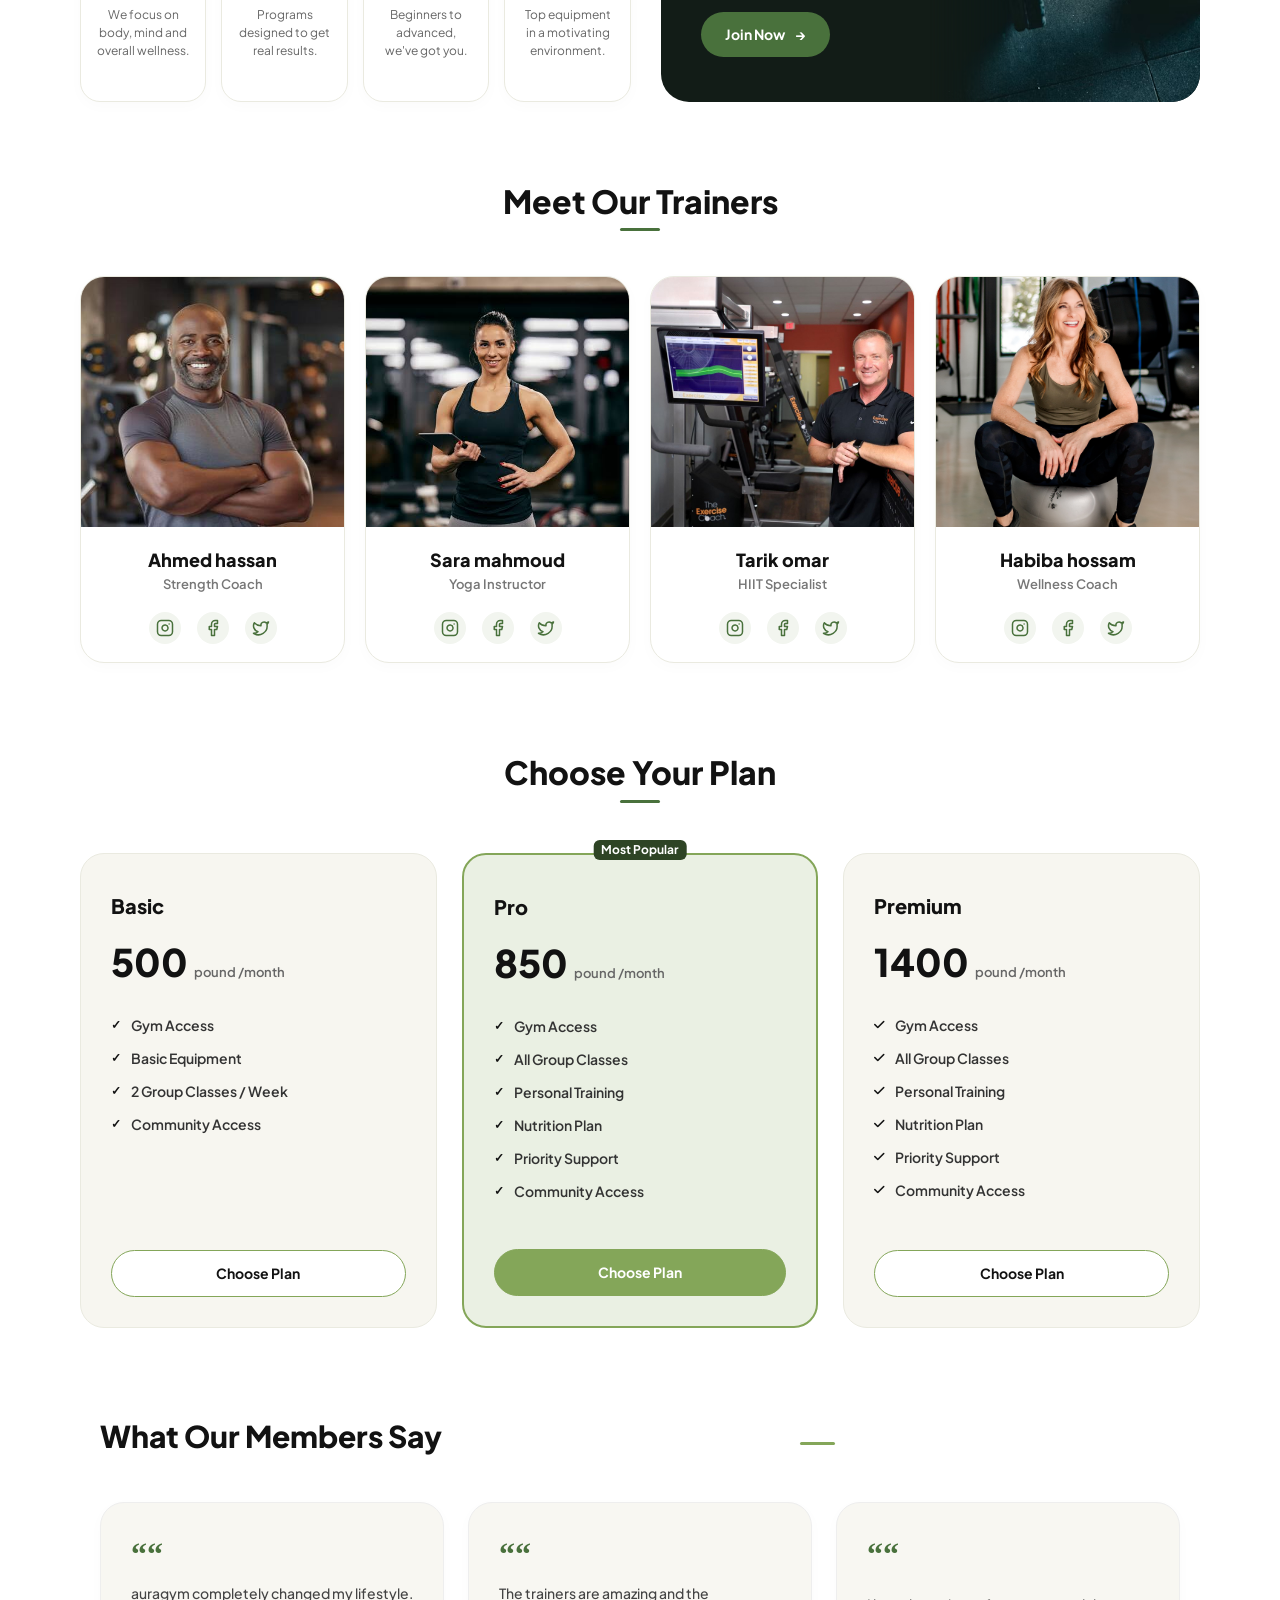
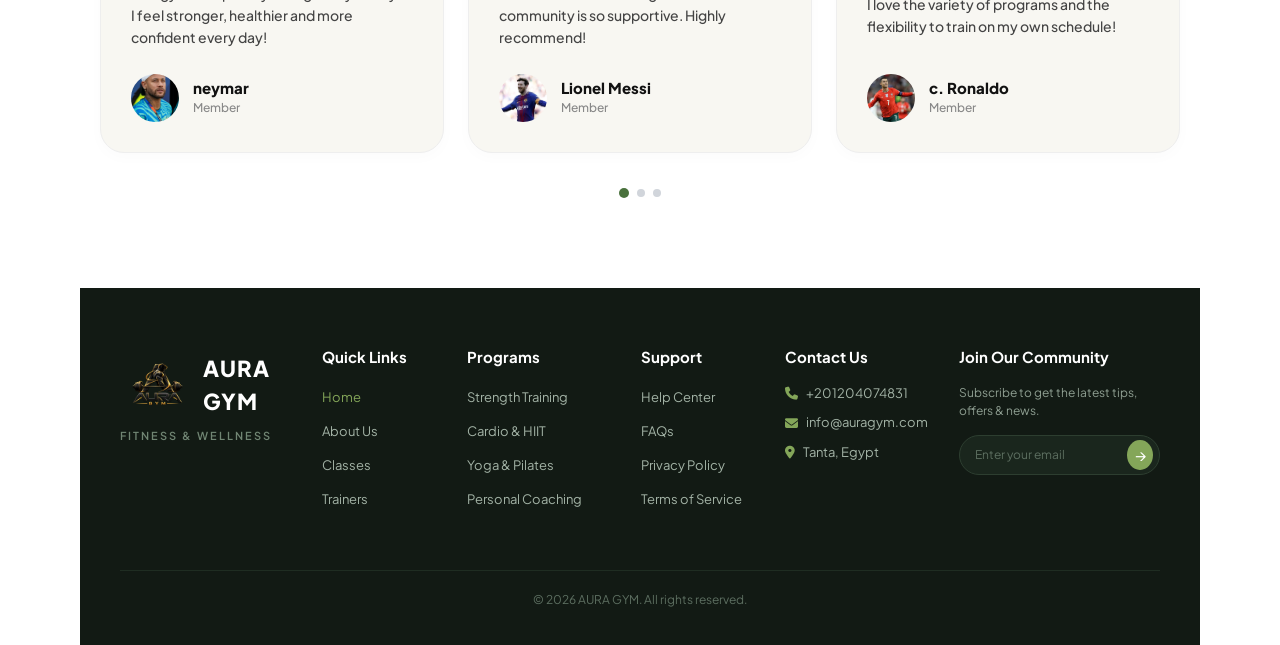
==== commit 9a3e19da: "Add files via upload" ====
--- a/project gym/index.html
+++ b/project gym/index.html
@@ -1,83 +1,102 @@
-<html lang="en">
 <head>
   <link rel="stylesheet" href="main.css">
   <link rel="preconnect" href="https://fonts.googleapis.com">
   <link rel="preconnect" href="https://fonts.gstatic.com" crossorigin>
+  <link href="https://cdn.jsdelivr.net/npm/bootstrap@5.3.3/dist/css/bootstrap.min.css" rel="stylesheet">
+  <script src="https://cdn.jsdelivr.net/npm/bootstrap@5.3.3/dist/js/bootstrap.bundle.min.js"></script>
   <link href="https://fonts.googleapis.com/css2?family=Caveat:wght@600&family=Plus+Jakarta+Sans:wght@400;600;700;800&display=swap" rel="stylesheet">
   <link rel="stylesheet" href="all.min.css">
-<link rel="stylesheet" href="https://cdnjs.cloudflare.com/ajax/libs/font-awesome/6.4.0/css/all.min.css">
-<link rel="stylesheet" href="style.css">
-
+  <link rel="stylesheet" href="https://cdnjs.cloudflare.com/ajax/libs/font-awesome/6.4.0/css/all.min.css">
+  <link rel="stylesheet" href="style.css">
 </head>
 <body>
 
-  <header class="navbar">
-    <div class="logo">
-    <img src="images/logo.png" alt="Aura Gym Logo" class="logo-img">
-      <div class="logo-text">
-        <h2>AURA GYM</h2>
-        <small>FITNESS & WELLNESS</small>
-      </div>
-    </div>
+<nav class="navbar navbar-expand-lg bg-body-tertiary px-4 py-3">
+  <div class="container-fluid">
     
-    <nav class="nav-links">
-      <a href="#" class="active">Home</a>
-      <a href="#">Programs</a>
-      <a href="#">Trainers</a>
-      <a href="#">Plans</a>
-      <a href="#">About Us</a>
-      <a href="#">Blog</a>
-      <a href="#">Contact</a>
-    </nav>
-
-    <button class="btn-primary join-btn">Join Now</button>
-  </header>
-
+    <a class="navbar-brand d-flex align-items-center gap-2" href="#">
+      <img src="images/logo.png" alt="Aura Gym Logo" width="45" height="45" class="logo-img">
+      <div class="logo-text lh-sm">
+        <h2 class="h5 mb-0 fw-bold">AURA GYM</h2>
+        <small class="text-muted" style="font-size: 0.75rem;">FITNESS & WELLNESS</small>
+      </div>
+    </a>
+    
+    <button class="navbar-toggler" type="button" data-bs-toggle="collapse" data-bs-target="#navbarNav" aria-controls="navbarNav" aria-expanded="false" aria-label="Toggle navigation">
+      <span class="navbar-toggler-icon"></span>
+    </button>
+
+    <div class="collapse navbar-collapse justify-content-center" id="navbarNav">
+      <ul class="navbar-nav gap-3">
+        <li class="nav-item">
+          <a class="nav-link active fw-semibold text-success" aria-current="page" href="#">Home</a>
+        </li>
+        <li class="nav-item">
+          <a class="nav-link" href="#program-section">Programs</a>
+        </li>
+        <li class="nav-item">
+          <a class="nav-link" href="#trainers-section">Trainers</a>
+        </li>
+        <li class="nav-item">
+          <a class="nav-link" href="#pricing-section">Plans</a>
+        </li>
+        <li class="nav-item">
+          <a class="nav-link" href="#about-section">About Us</a>
+        </li>
+        <li class="nav-item">
+          <a class="nav-link" href="#about-section">Blog</a>
+        </li>
+        <li class="nav-item">
+          <a class="nav-link" href="#about-section">Contact</a>
+        </li>
+      </ul>
+    </div>
+
+   
+    <div class="d-none d-lg-block">
+      <a href="#pricing-section" class="btn btn-dark rounded-pill px-4 text-decoration-none">Join Now</a>
+    </div>
+
+  </div>
+</nav>
  
-  <main class="hero-container">
+<main class="hero-container">
+  <div class="hero-content">
+    <h1 class="hero-title">
+      Stronger Body,<br>
+      Calmer Mind,<br>
+      <span class="script-text">Better You.</span>
+    </h1>
     
-
-    <div class="hero-content">
-      <h1 class="hero-title">
-        Stronger Body,<br>
-        Calmer Mind,<br>
-        <span class="script-text">Better You.</span>
-      </h1>
+    <p class="hero-description">
+      Discover fitness programs that fit your lifestyle and help you become your best self.
+    </p>
+
+    <div class="hero-btns">
+      <a href="#pricing-section" class="btn btn-dark text-decoration-none d-inline-flex align-items-center gap-2">
+        Get Started <span>&rarr;</span>
+      </a>
       
-      <p class="hero-description">
-        Discover fitness programs that fit your lifestyle and help you become your best self.
-      </p>
-
-      <div class="hero-btns">
-        <button class="btn-dark">Get Started <span>&rarr;</span></button>
-        <button class="btn-outline">
-          Explore Programs 
-          <span class="play-icon">&#9654;</span>
-        </button>
-      </div>
-    </div>
-
-    
-    <div class="hero-image-wrapper">
-      <div class="circle-bg"></div>
-     
-   <img src="images/first pg.png" alt="man with dumbbells" class="hero-img">
-    </div>
-
-  </main>
-
-
+      <a href="#program-section" class="btn btn-outline-dark text-decoration-none d-inline-flex align-items-center gap-2">
+        Explore Programs 
+        <span class="play-icon">&#9654;</span>
+      </a>
+    </div>
+  </div>
+  
+  <div class="hero-image-wrapper">
+    <div class="circle-bg"></div>
+    <img src="images/first pg.png" alt="man with dumbbells" class="hero-img">
+  </div>
+</main>
  
-<section class="programs-section">
-  
+<section id="program-section" class="programs-section">
   <div class="programs-header">
     <h2>Explore Programs</h2>
-    <a href="#" class="view-all-btn">View All Programs &rarr;</a>
+   
   </div>
 
   <div class="programs-grid">
-    
-
     <div class="program-card">
       <div class="card-image-wrapper">
         <img src="images/bar dumbbells.avif" alt="Strength Training">
@@ -86,24 +105,20 @@
       <div class="card-content">
         <h3>Strength Training</h3>
         <p>Build muscle, improve strength and boost performance.</p>
-        <a href="#" class="learn-more">Learn More &rarr;</a>
-      </div>
-    </div>
-
-   
+      </div>
+    </div>
+
     <div class="program-card">
       <div class="card-image-wrapper">
         <img src="images/yoga.jpg" alt="Yoga">
-       <div class="card-badge"><i class="fa-solid fa-spa"></i></div>
+        <div class="card-badge"><i class="fa-solid fa-spa"></i></div>
       </div>
       <div class="card-content">
         <h3>Yoga</h3>
         <p>Improve flexibility, balance and reduce stress.</p>
-        <a href="#" class="learn-more">Learn More &rarr;</a>
-      </div>
-    </div>
-
-   
+      </div>
+    </div>
+
     <div class="program-card">
       <div class="card-image-wrapper">
         <img src="images/cardio.webp" alt="Cardio">
@@ -112,11 +127,9 @@
       <div class="card-content">
         <h3>Cardio</h3>
         <p>Boost stamina and burn calories effectively.</p>
-        <a href="#" class="learn-more">Learn More &rarr;</a>
-      </div>
-    </div>
-
-    
+      </div>
+    </div>
+
     <div class="program-card">
       <div class="card-image-wrapper">
         <img src="images/Nutrition Plans.avif" alt="Nutrition Plans">
@@ -125,42 +138,34 @@
       <div class="card-content">
         <h3>Nutrition Plans</h3>
         <p>Eat right, feel right with personalized nutrition.</p>
-        <a href="#" class="learn-more">Learn More &rarr;</a>
-      </div>
-    </div>
-
-  </div>
-
+      </div>
+    </div>
+  </div>
 </section>
 
 <section class="why-choose-section">
-  
   <div class="features-wrapper">
     <h2 class="section-title">Why Choose AURA GYM?</h2>
     
     <div class="features-grid">
-     
       <div class="feature-card">
-      <div class="feature-icon"><i class="fa-solid fa-leaf"></i></div>
+        <div class="feature-icon"><i class="fa-solid fa-leaf"></i></div>
         <h3>Holistic Approach</h3>
         <p>We focus on body, mind and overall wellness.</p>
       </div>
 
-     
       <div class="feature-card">
-        <div class="feature-icon"><i class="fa-solid fa-bullseye"></i></div
+        <div class="feature-icon"><i class="fa-solid fa-bullseye"></i></div>
         <h3>Results Driven</h3>
         <p>Programs designed to get real results.</p>
       </div>
 
-     
       <div class="feature-card">
         <div class="feature-icon"><i class="fa-solid fa-users"></i></div>
         <h3>All Fitness Levels</h3>
         <p>Beginners to advanced, we've got you.</p>
       </div>
 
-      
       <div class="feature-card">
         <div class="feature-icon"><i class="fa-solid fa-dumbbell"></i></div>
         <h3>Modern Facilities</h3>
@@ -169,12 +174,11 @@
     </div>
   </div>
 
- 
   <div class="cta-banner">
     <div class="cta-content">
       <h2>Ready to transform<br>your life?</h2>
       <p>Join AURA GYM today and start your journey towards a healthier, happier you.</p>
-      <a href="#" class="cta-btn">
+      <a href="#pricing-section" class="cta-btn text-decoration-none">
         Join Now <span>&rarr;</span>
       </a>
     </div>
@@ -182,22 +186,17 @@
       <img src="images/dead left.avif" alt="Transform Your Life">
     </div>
   </div>
-
 </section>
 
-<section class="trainers-section">
-  
+<section id="trainers-section" class="trainers-section">
   <div class="trainers-header">
     <div class="header-center">
       <h2>Meet Our Trainers</h2>
       <div class="title-line"></div>
     </div>
-    <a href="#" class="view-all-trainers">View All Trainers &rarr;</a>
   </div>
 
   <div class="trainers-grid">
-    
-  
     <div class="trainer-card">
       <div class="trainer-img-wrapper">
         <img src="images/ahmed hassan.jpg" alt="أحمد حسن">
@@ -206,15 +205,12 @@
         <h3>Ahmed hassan</h3>
         <p class="role">Strength Coach</p>
         <div class="social-icons">
-         
           <a href="#" aria-label="Instagram">
             <svg width="18" height="18" viewBox="0 0 24 24" fill="none" stroke="currentColor" stroke-width="2" stroke-linecap="round" stroke-linejoin="round"><rect x="2" y="2" width="20" height="20" rx="5" ry="5"></rect><path d="M16 11.37A4 4 0 1 1 12.63 8 4 4 0 0 1 16 11.37z"></path><line x1="17.5" y1="6.5" x2="17.51" y2="6.5"></line></svg>
           </a>
-         
           <a href="#" aria-label="Facebook">
             <svg width="18" height="18" viewBox="0 0 24 24" fill="none" stroke="currentColor" stroke-width="2" stroke-linecap="round" stroke-linejoin="round"><path d="M18 2h-3a5 5 0 0 0-5 5v3H7v4h3v8h4v-8h3l1-4h-4V7a1 1 0 0 1 1-1h3z"></path></svg>
           </a>
-          
           <a href="#" aria-label="Twitter">
             <svg width="18" height="18" viewBox="0 0 24 24" fill="none" stroke="currentColor" stroke-width="2" stroke-linecap="round" stroke-linejoin="round"><path d="M22 4s-.7 2.1-2 3.4c1.6 10-9.4 17.3-18 11.6 2.2.1 4.4-.6 6-2C3 15.5.5 9.6 3 5c2.2 2.6 5.6 4.1 9 4-.9-4.2 4-6.6 7-3.8 1.1 0 3-1.2 3-1.2z"></path></svg>
           </a>
@@ -222,7 +218,6 @@
       </div>
     </div>
 
-   
     <div class="trainer-card">
       <div class="trainer-img-wrapper">
         <img src="images/sara mahmoud.jpg" alt="سارة محمود">
@@ -244,7 +239,6 @@
       </div>
     </div>
 
-    <!-- Trainer 3 -->
     <div class="trainer-card">
       <div class="trainer-img-wrapper">
         <img src="images/tarik omar.jpg" alt="طارق عمر">
@@ -266,7 +260,6 @@
       </div>
     </div>
 
-   
     <div class="trainer-card">
       <div class="trainer-img-wrapper">
         <img src="images/habiba hossam.png" alt="نور الدين">
@@ -287,21 +280,17 @@
         </div>
       </div>
     </div>
-
-  </div>
-
+  </div>
 </section>
 
-<section class="pricing-section">
-  
+<section id="pricing-section" class="pricing-section">
   <div class="pricing-header">
     <h2>Choose Your Plan</h2>
     <div class="title-line"></div>
   </div>
 
   <div class="pricing-grid">
-    
-    
+   
     <div class="pricing-card">
       <h3 class="plan-title">Basic</h3>
       <div class="plan-price">
@@ -314,10 +303,11 @@
         <li><span class="check-icon">&#10003;</span> 2 Group Classes / Week</li>
         <li><span class="check-icon">&#10003;</span> Community Access</li>
       </ul>
-      <a href="#" class="plan-btn outline-btn">Choose Plan</a>
-    </div>
-
-    
+  
+      <a href="checkout.html?plan=Basic&price=500" class="plan-btn outline-btn">Choose Plan</a>
+    </div>
+
+  
     <div class="pricing-card featured-card">
       <div class="badge">Most Popular</div>
       <h3 class="plan-title">Pro</h3>
@@ -333,10 +323,10 @@
         <li><span class="check-icon">&#10003;</span> Priority Support</li>
         <li><span class="check-icon">&#10003;</span> Community Access</li>
       </ul>
-      <a href="#" class="plan-btn solid-btn">Choose Plan</a>
-    </div>
-
-   
+
+      <a href="checkout.html?plan=Pro&price=850" class="plan-btn solid-btn">Choose Plan</a>
+    </div>
+
     <div class="pricing-card">
       <h3 class="plan-title">Premium</h3>
       <div class="plan-price">
@@ -345,29 +335,25 @@
       </div>
       <ul class="plan-features">
         <li><span class="check-icon"><i class="fa-solid fa-check"></i></span> Gym Access</li>
-          <li><span class="check-icon"><i class="fa-solid fa-check"></i></span> All Group Classes</li>
-          <li><span class="check-icon"><i class="fa-solid fa-check"></i></span> Personal Training</li>
-          <li><span class="check-icon"><i class="fa-solid fa-check"></i></span> Nutrition Plan</li>
-          <li><span class="check-icon"><i class="fa-solid fa-check"></i></span> Priority Support</li>
-          <li><span class="check-icon"><i class="fa-solid fa-check"></i></span> Community Access</li>
-      </ul>
-      <a href="#" class="plan-btn outline-btn">Choose Plan</a>
-    </div>
-
-  </div>
-
+        <li><span class="check-icon"><i class="fa-solid fa-check"></i></span> All Group Classes</li>
+        <li><span class="check-icon"><i class="fa-solid fa-check"></i></span> Personal Training</li>
+        <li><span class="check-icon"><i class="fa-solid fa-check"></i></span> Nutrition Plan</li>
+        <li><span class="check-icon"><i class="fa-solid fa-check"></i></span> Priority Support</li>
+        <li><span class="check-icon"><i class="fa-solid fa-check"></i></span> Community Access</li>
+      </ul>
+      <a href="checkout.html?plan=Premium&price=1400" class="plan-btn outline-btn">Choose Plan</a>
+    </div>
+
+  </div>
 </section>
 
 <section class="testimonials-section">
-  
   <div class="testimonials-header">
     <h2>What Our Members Say</h2>
     <div class="title-line"></div>
   </div>
 
   <div class="testimonials-grid">
-    
-   
     <div class="testimonial-card">
       <div class="quote-mark">&#8220;&#8220;</div>
       <p class="testimonial-text">
@@ -382,7 +368,6 @@
       </div>
     </div>
 
-    
     <div class="testimonial-card">
       <div class="quote-mark">&#8220;&#8220;</div>
       <p class="testimonial-text">
@@ -397,7 +382,6 @@
       </div>
     </div>
 
-    
     <div class="testimonial-card">
       <div class="quote-mark">&#8220;&#8220;</div>
       <p class="testimonial-text">
@@ -411,22 +395,17 @@
         </div>
       </div>
     </div>
-
-  </div>
-
- 
+  </div>
+
   <div class="pagination-dots">
     <span class="dot active"></span>
     <span class="dot"></span>
     <span class="dot"></span>
   </div>
-
 </section>
 
-<footer class="site-footer">
+<footer id="about-section" class="site-footer">
   <div class="footer-container">
-    
-    
     <div class="footer-col brand-col">
       <div class="footer-logo">
         <img src="images/logo.png" alt="aura gym Logo" class="logo-img">
@@ -435,29 +414,26 @@
       <p class="brand-tagline">FITNESS & WELLNESS</p>
     </div>
 
-    
     <div class="footer-col">
       <h4 class="footer-title">Quick Links</h4>
       <ul class="footer-links">
         <li><a href="#" class="active-link">Home</a></li>
-        <li><a href="#">About Us</a></li>
-        <li><a href="#">Classes</a></li>
-        <li><a href="#">Trainers</a></li>
-      </ul>
-    </div>
-
-   
+        <li><a href="#about-section">About Us</a></li>
+        <li><a href="#program-section">Classes</a></li>
+        <li><a href="#trainers-section">Trainers</a></li>
+      </ul>
+    </div>
+
     <div class="footer-col">
       <h4 class="footer-title">Programs</h4>
       <ul class="footer-links">
-        <li><a href="#">Strength Training</a></li>
-        <li><a href="#">Cardio & HIIT</a></li>
-        <li><a href="#">Yoga & Pilates</a></li>
-        <li><a href="#">Personal Coaching</a></li>
-      </ul>
-    </div>
-
-    
+        <li><a href="#program-section">Strength Training</a></li>
+        <li><a href="#program-section">Cardio & HIIT</a></li>
+        <li><a href="#program-section">Yoga & Pilates</a></li>
+        <li><a href="#program-section">Personal Coaching</a></li>
+      </ul>
+    </div>
+
     <div class="footer-col">
       <h4 class="footer-title">Support</h4>
       <ul class="footer-links">
@@ -468,17 +444,15 @@
       </ul>
     </div>
 
-
     <div class="footer-col">
       <h4 class="footer-title">Contact Us</h4>
       <ul class="footer-contact">
         <li><span><i class="fa-solid fa-phone"></i></span> +201204074831</li>
-          <li><span><i class="fa-solid fa-envelope"></i></span> info@auragym.com</li>
-          <li><span><i class="fa-solid fa-location-dot"></i></span> Tanta, Egypt</li>
-      </ul>
-    </div>
-
-   
+        <li><span><i class="fa-solid fa-envelope"></i></span> info@auragym.com</li>
+        <li><span><i class="fa-solid fa-location-dot"></i></span> Tanta, Egypt</li>
+      </ul>
+    </div>
+
     <div class="footer-col newsletter-col">
       <h4 class="footer-title">Join Our Community</h4>
       <p class="newsletter-text">Subscribe to get the latest tips, offers & news.</p>
@@ -487,7 +461,6 @@
         <button type="submit">&rarr;</button>
       </form>
     </div>
-
   </div>
 
   <div class="footer-bottom">
--- a/project gym/main.css
+++ b/project gym/main.css
@@ -6,6 +6,10 @@
  
 }
 
+html {
+  scroll-behavior: smooth;
+}
+
 body {
   background-color: #f7f6f0;
   color: #121212;
@@ -14,12 +18,6 @@
 }
 
 
-.navbar {
-  display: flex;
-  justify-content: space-between;
-  align-items: center;
-  padding: 30px 0;
-}
 
 .logo-img {
   width: 75px;     
@@ -32,74 +30,6 @@
   display: flex;
   align-items: center;
   gap: 12px;
-}
-
-.logo-text h2 {
-  font-size: 22px;
-  font-weight: 800;
-  letter-spacing: 1px;
-  line-height: 1;
-  color: #121212;
-}
-
-.logo-text span {
-  font-size: 8px;
-  letter-spacing: 1.5px;
-  color: #777;
-  font-weight: 700;
-  display: block;
-  margin-top: 3px;
-}
-
-.nav-links {
-  display: flex;
-  gap: 32px;
-  align-items: center;
-}
-
-.nav-links a {
-  text-decoration: none;
-  color: #555;
-  font-size: 15px;
-  font-weight: 600;
-  position: relative;
-  padding-bottom: 4px;
-  transition: color 0.3s;
-}
-
-
-.nav-links a.active {
-  color: #3b5a2b;
-}
-
-.nav-links a.active::after {
-  content: '';
-  position: absolute;
-  bottom: 0;
-  left: 0;
-  width: 100%;
-  height: 2px;
-  background-color: #3b5a2b;
-  border-radius: 2px;
-}
-
-.nav-links a:hover {
-  color: #3b5a2b;
-}
-
-.join-btn {
-  background-color: #0f1c15;
-  color: #fff;
-  text-decoration: none;
-  padding: 12px 28px;
-  border-radius: 40px;
-  font-size: 14px;
-  font-weight: 700;
-  transition: background 0.3s;
-}
-
-.join-btn:hover {
-  background-color: #243d2c;
 }
 
 
@@ -251,19 +181,6 @@
   margin-top: 8px;
   border-radius: 2px;
 }
-
-.view-all-btn {
-  color: #8bbf6f;
-  text-decoration: none;
-  font-size: 14px;
-  font-weight: 600;
-  transition: opacity 0.3s;
-}
-
-.view-all-btn:hover {
-  opacity: 0.8;
-}
-
 
 .programs-grid {
   display: grid;
